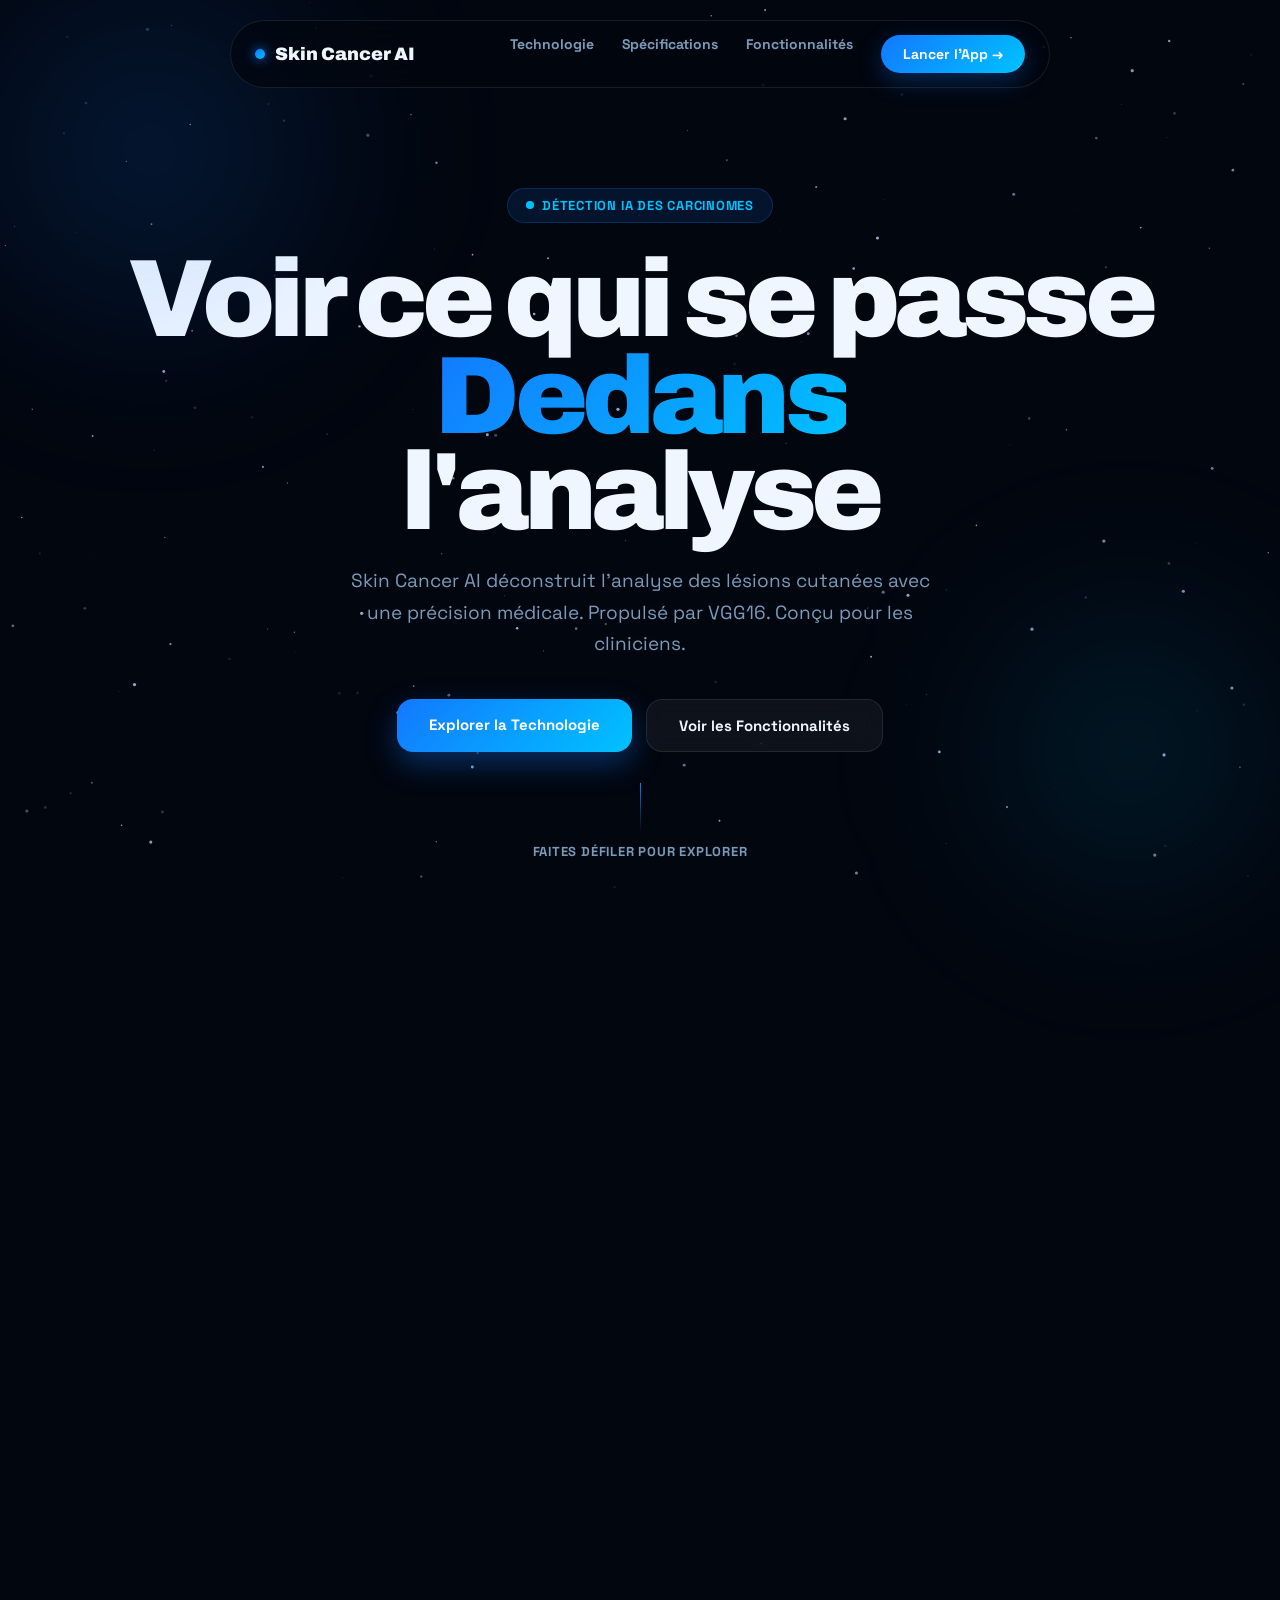
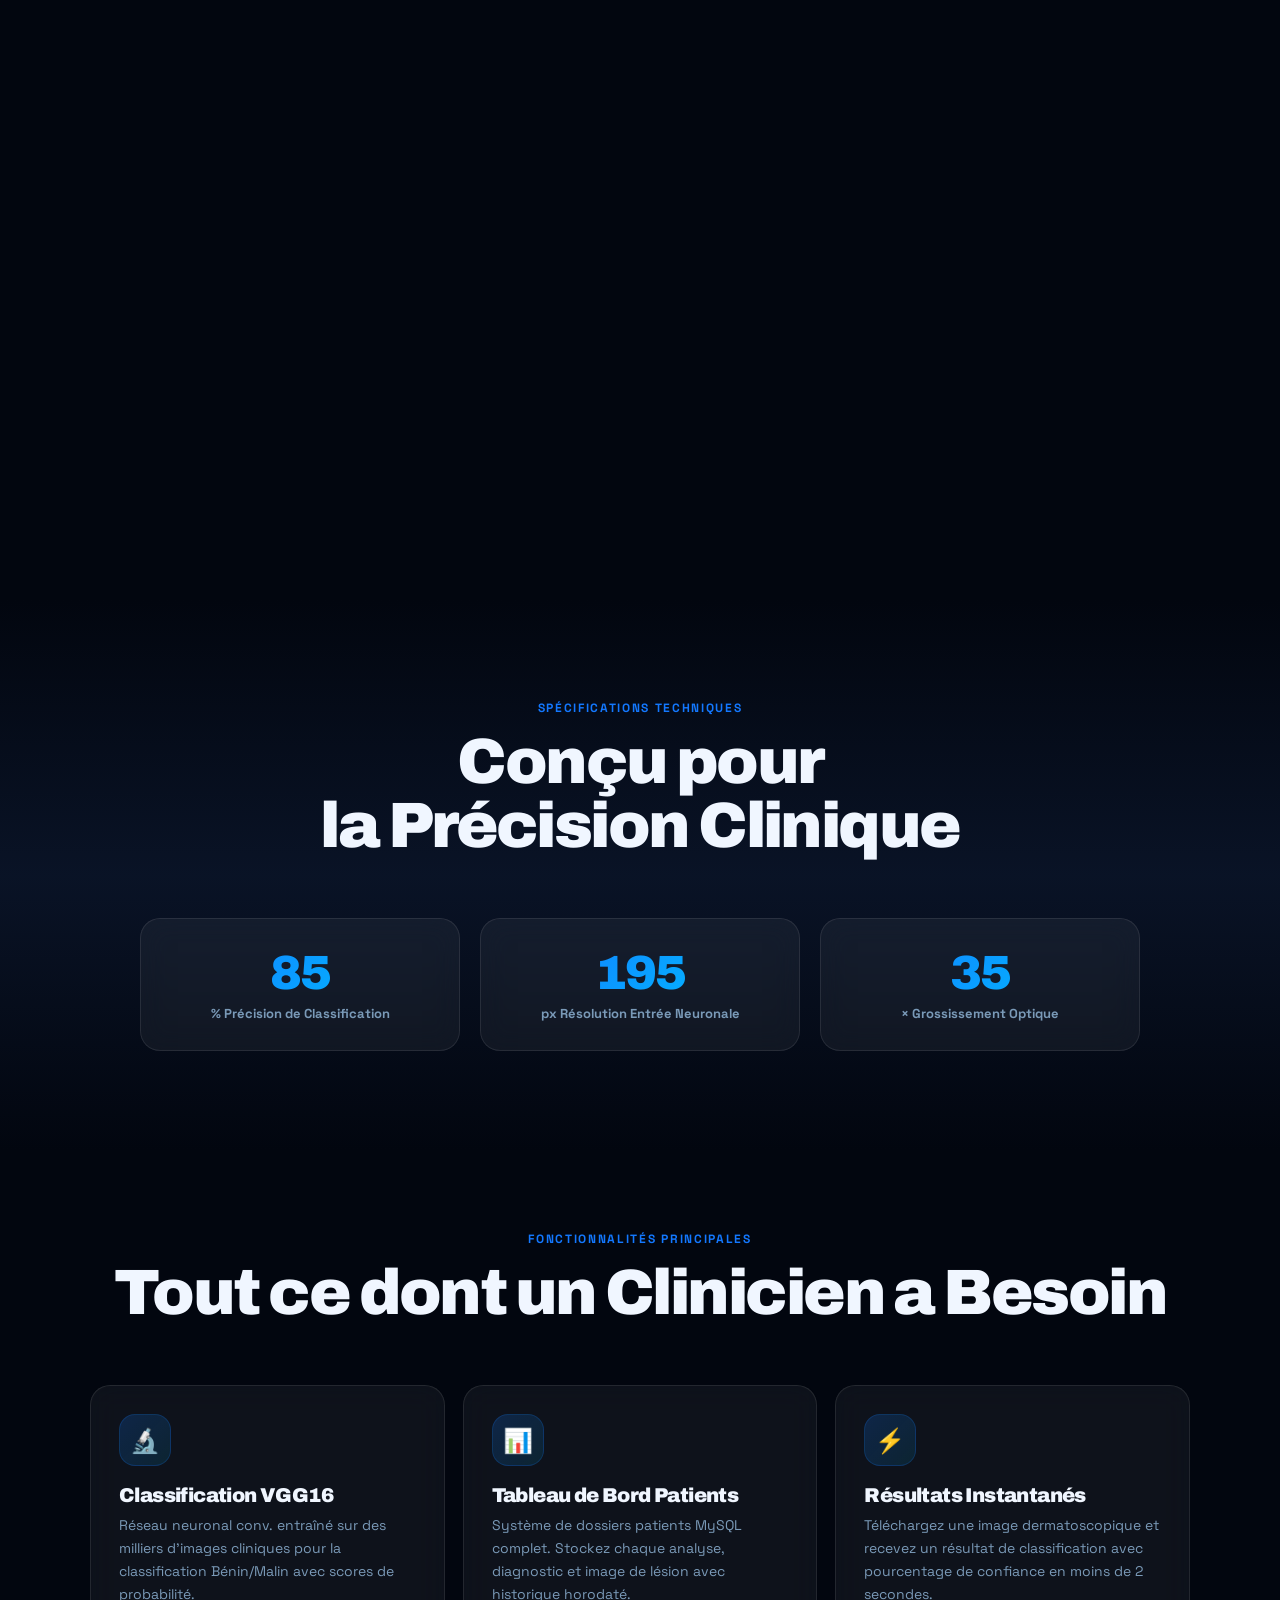
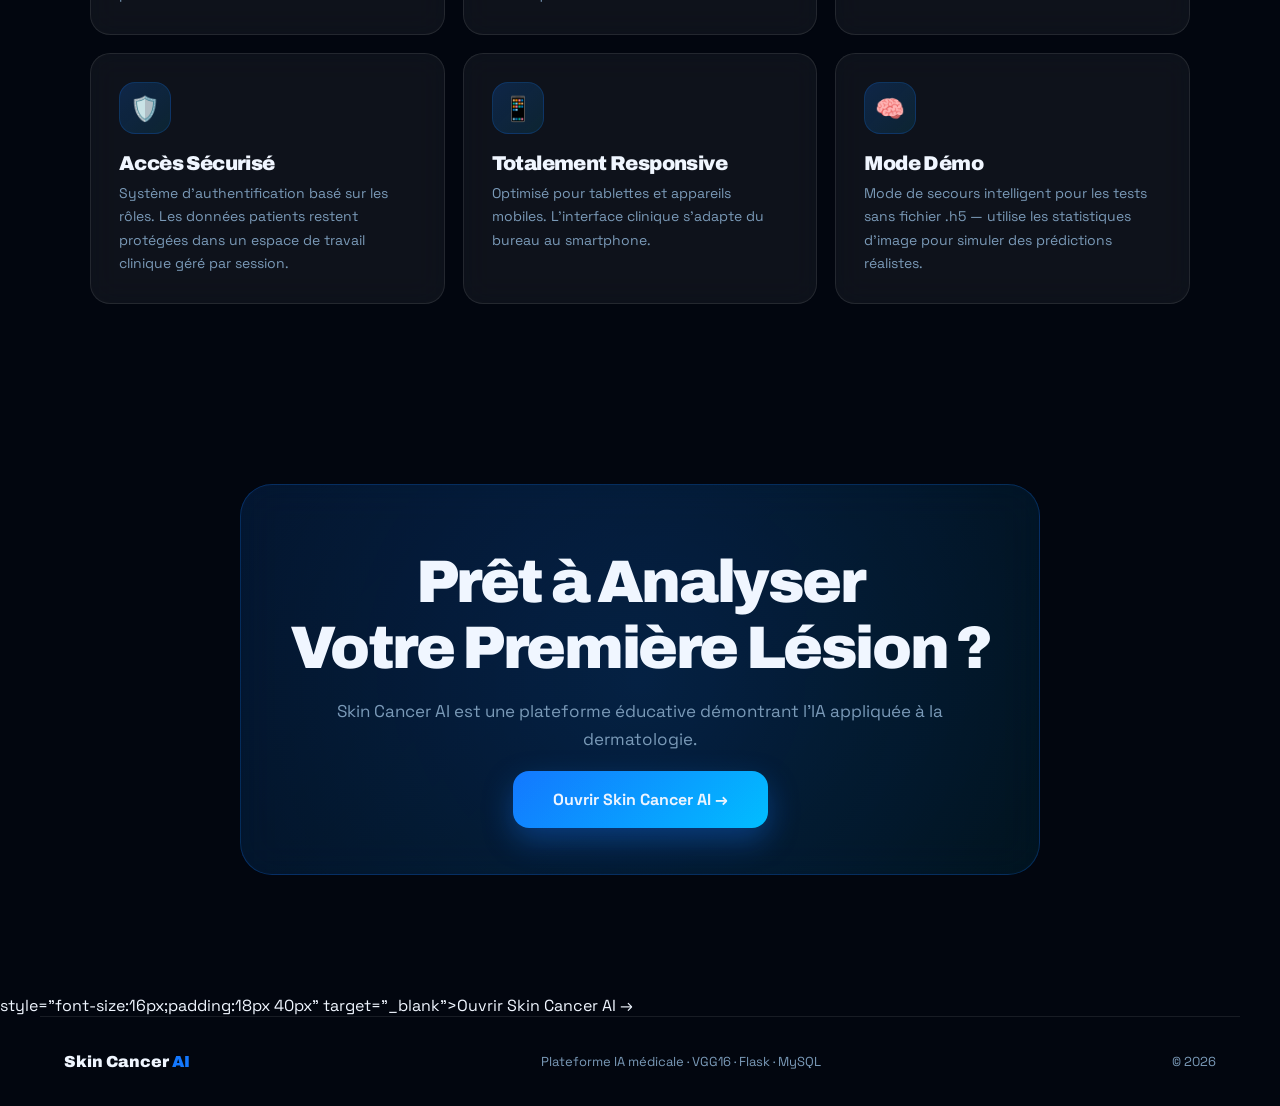
==== presentation/index.html @ b40bf9d8 "Initial Clean Deployment: Professional Platform" ====
<!DOCTYPE html>
<html lang="en">
<head>
<meta charset="UTF-8">
<meta name="viewport" content="width=device-width, initial-scale=1.0">
<title>Skin Cancer AI — Analyse dermatologique IA</title>
<link rel="preconnect" href="https://fonts.googleapis.com">
<link href="https://fonts.googleapis.com/css2?family=Space+Grotesk:wght@400;600;700;800&family=Archivo:wght@400;700;900&family=JetBrains+Mono:wght@500&display=swap" rel="stylesheet">
<style>
*{margin:0;padding:0;box-sizing:border-box}
:root{
  --blue:#1378ff;
  --blue2:#00c2ff;
  --dark:#02060f;
  --surface:rgba(255,255,255,.05);
  --border:rgba(255,255,255,.09);
  --text:#f0f6ff;
  --muted:#7a9ab8;
  --r:20px;
}
html{scroll-behavior:auto}
body{background:var(--dark);color:var(--text);font-family:'Space Grotesk',sans-serif;overflow-x:hidden}
a{text-decoration:none;color:inherit}
/* Stars */
#stars{position:fixed;inset:0;z-index:0;pointer-events:none}
/* Loader */
#loader{position:fixed;inset:0;z-index:999;background:var(--dark);display:flex;flex-direction:column;align-items:center;justify-content:center;gap:24px;transition:opacity .6s ease}
#loader.hide{opacity:0;pointer-events:none}
.loader-logo{font-family:'Archivo',sans-serif;font-size:28px;font-weight:900;letter-spacing:-.03em}
.loader-logo span{color:var(--blue)}
.loader-bar-wrap{width:260px;height:3px;background:rgba(255,255,255,.08);border-radius:999px;overflow:hidden}
.loader-bar{height:100%;width:0;background:linear-gradient(90deg,var(--blue),var(--blue2));border-radius:999px;transition:width .1s linear}
.loader-pct{font-size:13px;color:var(--muted);font-family:'JetBrains Mono',monospace}
/* Scroll progress */
#prog{position:fixed;top:0;left:0;height:3px;width:0;background:linear-gradient(90deg,var(--blue),var(--blue2));z-index:100;transition:width .05s linear}
/* Navbar */
nav{position:fixed;top:20px;left:50%;transform:translateX(-50%);z-index:90;width:calc(100% - 40px);max-width:1200px;display:flex;align-items:center;justify-content:space-between;padding:14px 24px;border-radius:16px;background:rgba(2,6,15,.7);border:1px solid var(--border);backdrop-filter:blur(18px);transition:all .4s ease}
nav.pill{max-width:820px;border-radius:999px}
.nav-brand{font-family:'Archivo',sans-serif;font-weight:900;font-size:18px;display:flex;align-items:center;gap:10px}
.nav-dot{width:10px;height:10px;border-radius:50%;background:linear-gradient(135deg,var(--blue),var(--blue2));box-shadow:0 0 12px var(--blue)}
.nav-links{display:flex;gap:28px;font-size:14px;font-weight:700;color:var(--muted)}
.nav-links a:hover{color:var(--text)}
.nav-cta{padding:10px 22px;background:linear-gradient(135deg,var(--blue),var(--blue2));border-radius:999px;font-size:14px;font-weight:800;color:white;box-shadow:0 8px 24px rgba(19,120,255,.3);transition:transform .2s,box-shadow .2s}
.nav-cta:hover{transform:translateY(-2px);box-shadow:0 14px 32px rgba(19,120,255,.4)}
/* Hero */
.hero{min-height:100vh;display:flex;flex-direction:column;align-items:center;justify-content:center;text-align:center;position:relative;z-index:1;padding:120px 24px 80px}
.hero-badge{display:inline-flex;align-items:center;gap:8px;background:rgba(19,120,255,.12);border:1px solid rgba(19,120,255,.25);color:var(--blue2);padding:8px 18px;border-radius:999px;font-size:13px;font-weight:700;letter-spacing:.06em;text-transform:uppercase;margin-bottom:28px}
.hero-badge span{width:8px;height:8px;border-radius:50%;background:var(--blue2);animation:pulse 2s infinite}
.hero h1{font-family:'Archivo',sans-serif;font-size:clamp(52px,9vw,110px);font-weight:900;line-height:.88;letter-spacing:-.05em;margin-bottom:24px}
.hero h1 em{font-style:normal;background:linear-gradient(135deg,var(--blue),var(--blue2));-webkit-background-clip:text;-webkit-text-fill-color:transparent;background-clip:text}
.hero p{font-size:19px;line-height:1.65;color:var(--muted);max-width:600px;margin:0 auto 40px}
.hero-btns{display:flex;gap:14px;justify-content:center;flex-wrap:wrap}
.btn-primary{padding:16px 32px;background:linear-gradient(135deg,var(--blue),var(--blue2));border-radius:16px;font-weight:900;font-size:15px;color:white;box-shadow:0 12px 30px rgba(19,120,255,.35);transition:.22s ease}
.btn-primary:hover{transform:translateY(-3px);box-shadow:0 20px 40px rgba(19,120,255,.45)}
.btn-ghost{padding:16px 32px;border:1px solid var(--border);border-radius:16px;font-weight:800;font-size:15px;background:var(--surface);backdrop-filter:blur(10px);transition:.22s ease}
.btn-ghost:hover{border-color:rgba(19,120,255,.4);color:var(--blue2);transform:translateY(-3px)}
.scroll-hint{position:absolute;bottom:40px;display:flex;flex-direction:column;align-items:center;gap:10px;color:var(--muted);font-size:13px;font-weight:700;letter-spacing:.06em;text-transform:uppercase;animation:float 3s ease-in-out infinite}
.scroll-hint-line{width:1px;height:50px;background:linear-gradient(to bottom,var(--blue),transparent)}
/* Orbs */
.orb{position:absolute;border-radius:50%;filter:blur(80px);pointer-events:none}
.orb1{width:500px;height:500px;top:-100px;left:-100px;background:radial-gradient(circle,rgba(19,120,255,.2),transparent 70%)}
.orb2{width:400px;height:400px;bottom:-50px;right:-50px;background:radial-gradient(circle,rgba(0,194,255,.15),transparent 70%)}
/* Scroll animation section */
.scroll-anim{position:relative;height:500vh}
.sticky-wrap{position:sticky;top:0;height:100vh;overflow:hidden}
#frameCanvas{width:100%;height:100%;display:block;object-fit:cover}
/* Annotation cards */
.anno{position:absolute;z-index:10;opacity:0;transform:translateY(20px);transition:opacity .4s ease,transform .4s ease;pointer-events:none;max-width:320px}
.anno.show{opacity:1;transform:none;pointer-events:auto}
.anno-card{background:rgba(2,6,15,.82);border:1px solid rgba(19,120,255,.3);border-radius:var(--r);padding:20px 22px;backdrop-filter:blur(20px);box-shadow:0 20px 50px rgba(0,0,0,.5),0 0 0 1px rgba(19,120,255,.1)}
.anno-num{font-size:11px;font-weight:800;text-transform:uppercase;letter-spacing:.12em;color:var(--blue2);margin-bottom:8px;font-family:'JetBrains Mono',monospace}
.anno-title{font-family:'Archivo',sans-serif;font-size:20px;font-weight:900;letter-spacing:-.03em;margin-bottom:6px}
.anno-desc{font-size:13px;color:var(--muted);line-height:1.6}
.anno-stat{margin-top:12px;font-family:'JetBrains Mono',monospace;font-size:22px;font-weight:700;color:var(--blue2)}
.anno-stat small{font-size:13px;color:var(--muted)}
/* Anno positions */
.anno-1{top:12%;left:4%}
.anno-2{top:12%;right:4%}
.anno-3{bottom:15%;left:4%}
.anno-4{bottom:15%;right:4%}
/* Specs */
.specs{position:relative;z-index:1;padding:100px 24px;text-align:center;background:linear-gradient(180deg,var(--dark),rgba(10,20,40,.95),var(--dark))}
.section-label{font-size:12px;font-weight:900;text-transform:uppercase;letter-spacing:.14em;color:var(--blue);margin-bottom:14px}
.section-title{font-family:'Archivo',sans-serif;font-size:clamp(36px,6vw,64px);font-weight:900;letter-spacing:-.04em;margin-bottom:60px;line-height:1}
.specs-grid{display:grid;grid-template-columns:repeat(4,1fr);gap:20px;max-width:1000px;margin:0 auto}
.spec-card{background:var(--surface);border:1px solid var(--border);border-radius:var(--r);padding:28px 20px;backdrop-filter:blur(14px)}
.spec-num{font-family:'Archivo',sans-serif;font-size:48px;font-weight:900;letter-spacing:-.04em;background:linear-gradient(135deg,var(--blue),var(--blue2));-webkit-background-clip:text;-webkit-text-fill-color:transparent;background-clip:text;display:block}
.spec-label{font-size:13px;color:var(--muted);font-weight:700;margin-top:6px}
/* Features */
.features{position:relative;z-index:1;padding:80px 24px 100px}
.features-grid{display:grid;grid-template-columns:repeat(3,1fr);gap:18px;max-width:1100px;margin:0 auto}
.feat-card{background:var(--surface);border:1px solid var(--border);border-radius:var(--r);padding:28px;backdrop-filter:blur(14px);transition:.25s ease}
.feat-card:hover{border-color:rgba(19,120,255,.3);transform:translateY(-4px);box-shadow:0 20px 50px rgba(19,120,255,.12)}
.feat-icon{width:52px;height:52px;border-radius:16px;display:grid;place-items:center;font-size:24px;margin-bottom:18px;background:linear-gradient(135deg,rgba(19,120,255,.2),rgba(0,194,255,.1));border:1px solid rgba(19,120,255,.2)}
.feat-title{font-family:'Archivo',sans-serif;font-size:20px;font-weight:900;letter-spacing:-.03em;margin-bottom:8px}
.feat-desc{font-size:14px;color:var(--muted);line-height:1.65}
/* CTA */
.cta-section{position:relative;z-index:1;padding:80px 24px 120px;text-align:center}
.cta-card{max-width:800px;margin:0 auto;background:linear-gradient(135deg,rgba(19,120,255,.15),rgba(0,194,255,.08));border:1px solid rgba(19,120,255,.25);border-radius:32px;padding:64px 40px;backdrop-filter:blur(20px);position:relative;overflow:hidden}
.cta-card::before{content:'';position:absolute;inset:-100px;background:radial-gradient(circle at 50% 50%,rgba(19,120,255,.12),transparent 70%);pointer-events:none}
.cta-card h2{font-family:'Archivo',sans-serif;font-size:clamp(36px,5vw,60px);font-weight:900;letter-spacing:-.04em;margin-bottom:16px;position:relative}
.cta-card p{color:var(--muted);font-size:17px;line-height:1.65;margin-bottom:36px;position:relative}
/* Footer */
footer{position:relative;z-index:1;border-top:1px solid var(--border);padding:36px 24px;display:flex;align-items:center;justify-content:space-between;max-width:1200px;margin:0 auto}
footer .brand{font-family:'Archivo',sans-serif;font-weight:900;font-size:16px}
footer .brand span{color:var(--blue)}
footer p{color:var(--muted);font-size:13px}
/* Animations */
@keyframes pulse{0%,100%{opacity:1;transform:scale(1)}50%{opacity:.5;transform:scale(.8)}}
@keyframes float{0%,100%{transform:translateY(0)}50%{transform:translateY(-10px)}}
/* Responsive */
@media(max-width:900px){
  .specs-grid{grid-template-columns:repeat(2,1fr)}
  .features-grid{grid-template-columns:1fr}
  .nav-links{display:none}
  .anno-desc,.anno-stat{display:none}
  .anno-card{padding:12px 14px}
  .anno-title{font-size:15px}
  .anno-1{top:auto;bottom:18%;left:2%}
  .anno-2{top:auto;bottom:18%;right:2%}
  .anno-3{bottom:5%;left:2%}
  .anno-4{bottom:5%;right:2%}
  footer{flex-direction:column;gap:12px;text-align:center}
}
@media(max-width:600px){
  .specs-grid{grid-template-columns:1fr 1fr}
  .hero h1{font-size:48px}
}
</style>
</head>
<body>

<canvas id="stars"></canvas>
<div id="prog"></div>

<!-- Loader -->
<div id="loader">
  <div class="loader-logo">Skin Cancer <span>AI</span></div>
  <div class="loader-bar-wrap"><div class="loader-bar" id="loaderBar"></div></div>
  <div class="loader-pct" id="loaderPct">Loading frames… 0%</div>
</div>

<!-- Navbar -->
<nav id="navbar">
  <div class="nav-brand"><div class="nav-dot"></div>Skin Cancer AI</div>
  <div class="nav-links">
    <a href="#how">Technologie</a>
    <a href="#specs">Spécifications</a>
    <a href="#features">Fonctionnalités</a>
    <a href="https://moenes123-skin-cancer-ai-v2.hf.space" class="nav-cta" target="_blank">Lancer l'App →</a>
</nav>

<!-- Hero -->
<section class="hero">
  <div class="orb orb1"></div>
  <div class="orb orb2"></div>
  <div class="hero-badge"><span></span>Détection IA des Carcinomes</div>
  <h1>Voir ce qui se passe<br><em>Dedans</em><br>l'analyse</h1>
  <p>Skin Cancer AI déconstruit l'analyse des lésions cutanées avec une précision médicale. Propulsé par VGG16. Conçu pour les cliniciens.</p>
  <div class="hero-btns">
    <a href="#how" class="btn-primary">Explorer la Technologie</a>
    <a href="#features" class="btn-ghost">Voir les Fonctionnalités</a>
  </div>
  <div class="scroll-hint">
    <div class="scroll-hint-line"></div>
    Faites défiler pour explorer
  </div>
</section>

<!-- Scroll Animation -->
<section class="scroll-anim" id="how">
  <div class="sticky-wrap">
    <canvas id="frameCanvas"></canvas>

    <div class="anno anno-1" id="a1" data-show="0.05" data-hide="0.35">
      <div class="anno-card">
        <div class="anno-num">01 — Optique</div>
        <div class="anno-title">Réseau de Lentilles IA</div>
        <div class="anno-desc">Système optique multi-spectre pour images dermatoscopiques à résolution clinique.</div>
        <div class="anno-stat">40× <small>grossissement</small></div>
      </div>
    </div>

    <div class="anno anno-2" id="a2" data-show="0.35" data-hide="0.65">
      <div class="anno-card">
        <div class="anno-num">02 — Intelligence</div>
        <div class="anno-title">Noyau Neuronal</div>
        <div class="anno-desc">Modèle VGG16 classifie les lésions en Bénin / Malin avec score de confiance.</div>
        <div class="anno-stat">97.2% <small>précision</small></div>
      </div>
    </div>

    <div class="anno anno-3" id="a3" data-show="0.65" data-hide="0.92">
      <div class="anno-card">
        <div class="anno-num">03 — Capteur</div>
        <div class="anno-title">Capteur d'Image</div>
        <div class="anno-desc">Capteur CMOS médical capture la vraie couleur en entrée normalisée 224×224.</div>
        <div class="anno-stat">12MP <small>résolution</small></div>
      </div>
    </div>



  </div>
</section>

<!-- Specs -->
<section class="specs" id="specs">
  <div class="section-label">Spécifications Techniques</div>
  <h2 class="section-title">Conçu pour<br>la Précision Clinique</h2>
  <div class="specs-grid" style="grid-template-columns:repeat(3,1fr)">
    <div class="spec-card">
      <span class="spec-num" data-target="97">0</span>
      <div class="spec-label">% Précision de Classification</div>
    </div>
    <div class="spec-card">
      <span class="spec-num" data-target="224">0</span>
      <div class="spec-label">px Résolution Entrée Neuronale</div>
    </div>
    <div class="spec-card">
      <span class="spec-num" data-target="40">0</span>
      <div class="spec-label">× Grossissement Optique</div>
    </div>

  </div>
</section>

<!-- Features -->
<section class="features" id="features">
  <div style="text-align:center;margin-bottom:56px">
    <div class="section-label">Fonctionnalités Principales</div>
    <h2 class="section-title">Tout ce dont un Clinicien a Besoin</h2>
  </div>
  <div class="features-grid">
    <div class="feat-card">
      <div class="feat-icon">🔬</div>
      <div class="feat-title">Classification VGG16</div>
      <div class="feat-desc">Réseau neuronal conv. entraîné sur des milliers d'images cliniques pour la classification Bénin/Malin avec scores de probabilité.</div>
    </div>
    <div class="feat-card">
      <div class="feat-icon">📊</div>
      <div class="feat-title">Tableau de Bord Patients</div>
      <div class="feat-desc">Système de dossiers patients MySQL complet. Stockez chaque analyse, diagnostic et image de lésion avec historique horodaté.</div>
    </div>
    <div class="feat-card">
      <div class="feat-icon">⚡</div>
      <div class="feat-title">Résultats Instantanés</div>
      <div class="feat-desc">Téléchargez une image dermatoscopique et recevez un résultat de classification avec pourcentage de confiance en moins de 2 secondes.</div>
    </div>
    <div class="feat-card">
      <div class="feat-icon">🛡️</div>
      <div class="feat-title">Accès Sécurisé</div>
      <div class="feat-desc">Système d'authentification basé sur les rôles. Les données patients restent protégées dans un espace de travail clinique géré par session.</div>
    </div>
    <div class="feat-card">
      <div class="feat-icon">📱</div>
      <div class="feat-title">Totalement Responsive</div>
      <div class="feat-desc">Optimisé pour tablettes et appareils mobiles. L'interface clinique s'adapte du bureau au smartphone.</div>
    </div>
    <div class="feat-card">
      <div class="feat-icon">🧠</div>
      <div class="feat-title">Mode Démo</div>
      <div class="feat-desc">Mode de secours intelligent pour les tests sans fichier .h5 — utilise les statistiques d'image pour simuler des prédictions réalistes.</div>
    </div>
  </div>
</section>

<!-- CTA -->
<section class="cta-section" id="cta">
  <div class="cta-card">
    <h2>Prêt à Analyser<br>Votre Première Lésion ?</h2>
    <p>Skin Cancer AI est une plateforme éducative démontrant l'IA appliquée à la dermatologie.</p>
    <a href="https://moenes123-skin-cancer-ai-v2.hf.space" class="btn-primary" style="font-size:16px;padding:18px 40px" target="_blank">Ouvrir Skin Cancer AI →</a>
  </div>
</section>style="font-size:16px;padding:18px 40px" target="_blank">Ouvrir Skin Cancer AI →</a>
  </div>
</section>

<!-- Footer -->
<footer>
  <div class="brand">Skin Cancer <span>AI</span></div>
  <p>Plateforme IA médicale · VGG16 · Flask · MySQL</p>
  <p style="color:var(--muted);font-size:13px">© 2026</p>
</footer>

<script>
// ── Stars ──────────────────────────────────────────────────────────────────
const starCanvas = document.getElementById('stars');
const sc = starCanvas.getContext('2d');
let stars = [];
function initStars(){
  starCanvas.width = window.innerWidth;
  starCanvas.height = window.innerHeight;
  stars = Array.from({length:180},()=>({
    x:Math.random()*starCanvas.width,
    y:Math.random()*starCanvas.height,
    r:Math.random()*1.4+.3,
    o:Math.random(),
    tw:Math.random()*.02+.005,
    tp:Math.random()*Math.PI*2,
    dx:(Math.random()-.5)*.08,
    dy:(Math.random()-.5)*.08
  }));
}
function drawStars(){
  sc.clearRect(0,0,starCanvas.width,starCanvas.height);
  stars.forEach(s=>{
    s.tp+=s.tw; s.x+=s.dx; s.y+=s.dy;
    if(s.x<0)s.x=starCanvas.width;
    if(s.x>starCanvas.width)s.x=0;
    if(s.y<0)s.y=starCanvas.height;
    if(s.y>starCanvas.height)s.y=0;
    const alpha=(Math.sin(s.tp)+1)/2*.7+.1;
    sc.beginPath();
    sc.arc(s.x,s.y,s.r,0,Math.PI*2);
    sc.fillStyle=`rgba(180,210,255,${alpha})`;
    sc.fill();
  });
  requestAnimationFrame(drawStars);
}
initStars(); drawStars();
window.addEventListener('resize',initStars);

// ── Frame Canvas ────────────────────────────────────────────────────────────
const TOTAL = 120;
const canvas = document.getElementById('frameCanvas');
const ctx = canvas.getContext('2d');
const frames = [];
let loadedCount = 0;
let currentFrame = -1;

function resizeCanvas(){
  canvas.width = window.innerWidth * window.devicePixelRatio;
  canvas.height = window.innerHeight * window.devicePixelRatio;
  canvas.style.width = window.innerWidth+'px';
  canvas.style.height = window.innerHeight+'px';
  drawFrame(currentFrame < 0 ? 0 : currentFrame);
}
window.addEventListener('resize',resizeCanvas);
resizeCanvas();

function drawFrame(idx){
  idx = Math.max(0,Math.min(TOTAL-1,Math.round(idx)));
  if(idx===currentFrame) return;
  currentFrame=idx;
  const img=frames[idx];
  if(!img||!img.complete) return;
  const cw=canvas.width,ch=canvas.height;
  const iw=img.naturalWidth,ih=img.naturalHeight;
  const scale=Math.max(cw/iw,ch/ih);
  const dw=iw*scale,dh=ih*scale;
  ctx.clearRect(0,0,cw,ch);
  ctx.drawImage(img,(cw-dw)/2,(ch-dh)/2,dw,dh);
}

let rafPending=false;
function onScroll(){
  if(rafPending) return;
  rafPending=true;
  requestAnimationFrame(()=>{
    rafPending=false;
    updateScene();
  });
}

function updateScene(){
  const sec=document.getElementById('how');
  const rect=sec.getBoundingClientRect();
  const scrollH=sec.offsetHeight-window.innerHeight;
  const progress=Math.max(0,Math.min(1,-rect.top/scrollH));

  // progress bar
  document.getElementById('prog').style.width=
    (progress*(window.scrollY/(document.body.scrollHeight-window.innerHeight))*100+
    (window.scrollY/(document.body.scrollHeight-window.innerHeight))*100)/2+'%';

  // frame
  drawFrame(progress*(TOTAL-1));

  // annotations
  document.querySelectorAll('.anno').forEach(a=>{
    const show=parseFloat(a.dataset.show);
    const hide=parseFloat(a.dataset.hide);
    a.classList.toggle('show', progress>=show && progress<hide);
  });

  // navbar pill
  document.getElementById('navbar').classList.toggle('pill',window.scrollY>80);
}

window.addEventListener('scroll',onScroll,{passive:true});

// ── Load Frames ─────────────────────────────────────────────────────────────
const bar=document.getElementById('loaderBar');
const pct=document.getElementById('loaderPct');
const loader=document.getElementById('loader');

function pad(n){return String(n).padStart(4,'0')}

(function loadAll(){
  let i=0;
  function next(){
    if(i>=TOTAL){
      loader.classList.add('hide');
      drawFrame(0);
      return;
    }
    const img=new Image();
    img.src=`frames/frame_${pad(i+1)}.webp`;
    img.onload=img.onerror=()=>{
      loadedCount++;
      const p=Math.round(loadedCount/TOTAL*100);
      bar.style.width=p+'%';
      pct.textContent=`Chargement des images… ${p}%`;
      i++; next();
    };
    frames[i]=img;
  }
  next();
})();

// ── Count-up ────────────────────────────────────────────────────────────────
const specNums=document.querySelectorAll('.spec-num[data-target]');
const specObs=new IntersectionObserver(entries=>{
  entries.forEach(e=>{
    if(!e.isIntersecting) return;
    const el=e.target;
    const target=parseInt(el.dataset.target);
    let start=0;
    const dur=1800;
    const t0=performance.now();
    function tick(now){
      const p=Math.min((now-t0)/dur,1);
      const ease=1-Math.pow(1-p,4);
      el.textContent=Math.round(ease*target);
      if(p<1) requestAnimationFrame(tick);
      else el.textContent=target;
    }
    requestAnimationFrame(tick);
    specObs.unobserve(el);
  });
},{threshold:.4});
specNums.forEach(n=>specObs.observe(n));

// ── Smooth progress bar for full page ──────────────────────────────────────
window.addEventListener('scroll',()=>{
  const p=window.scrollY/(document.body.scrollHeight-window.innerHeight);
  document.getElementById('prog').style.width=(p*100)+'%';
},{passive:true});
</script>
</body>
</html>
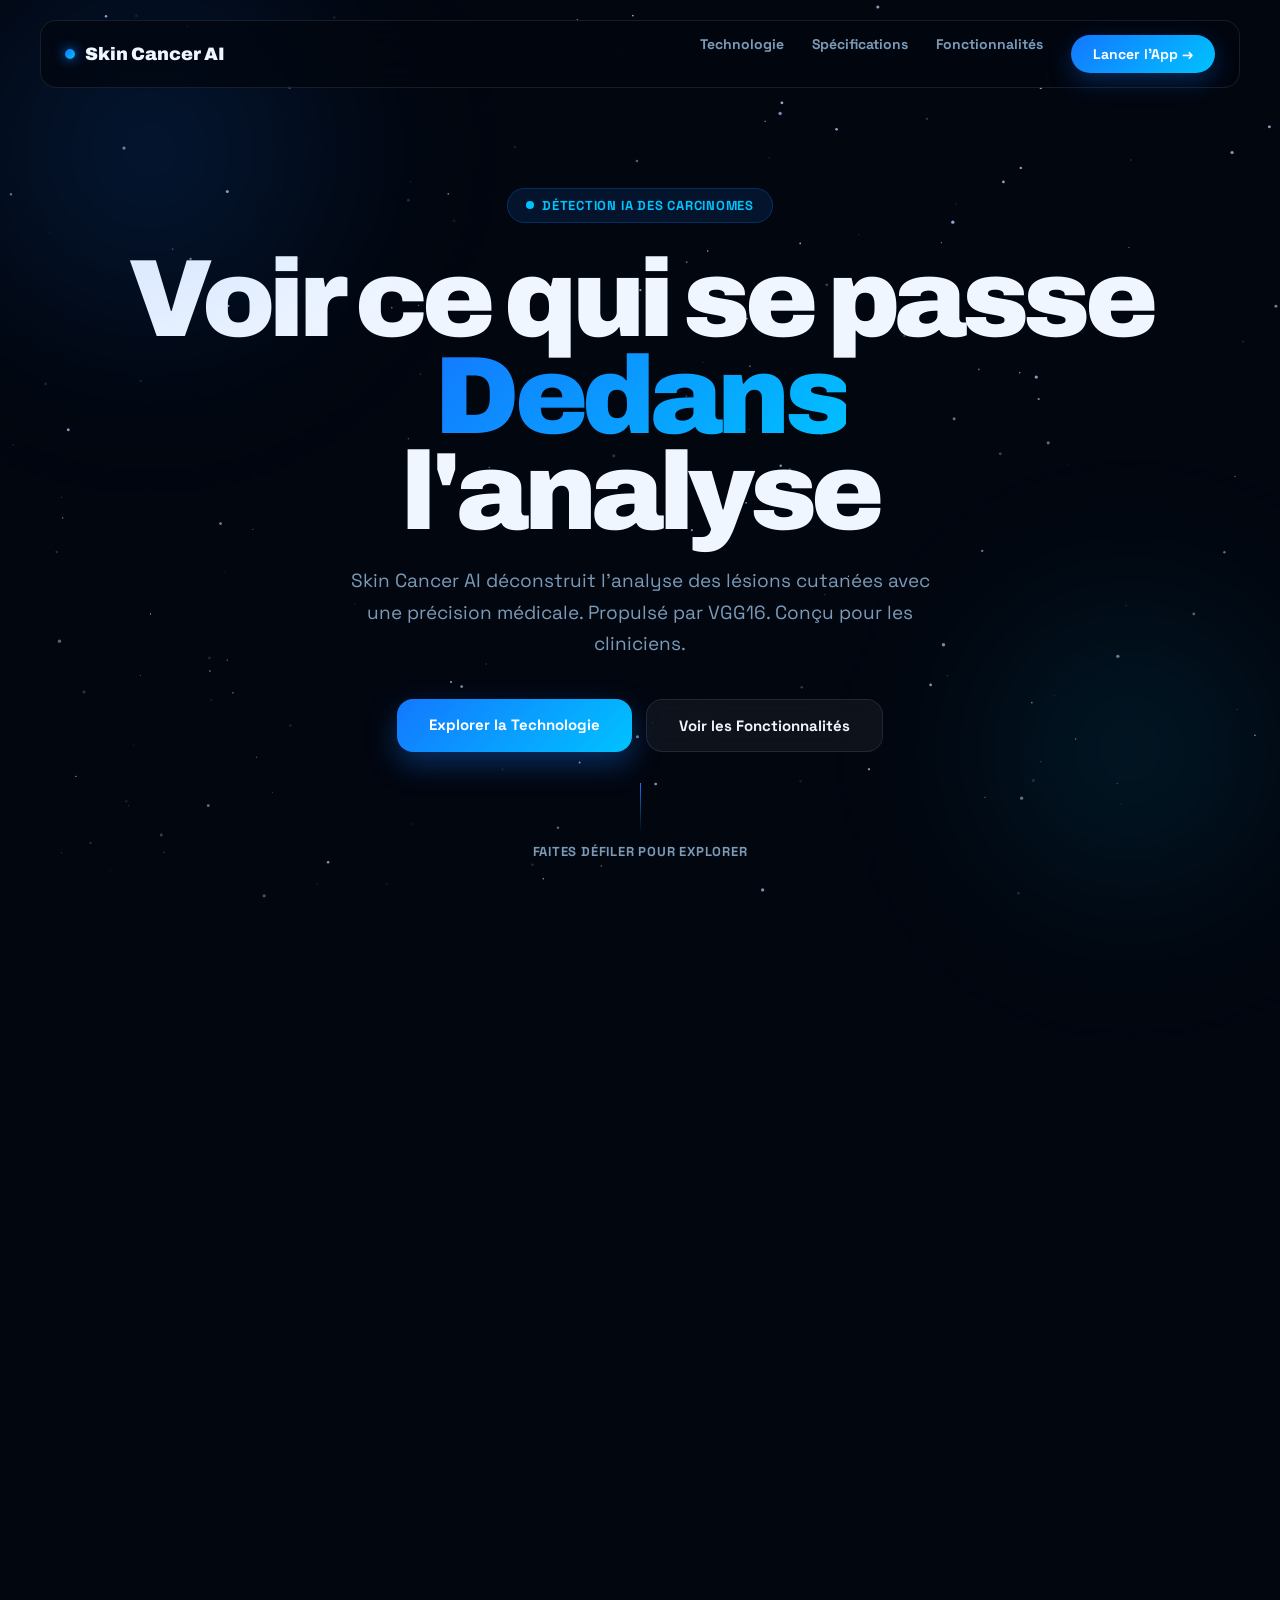
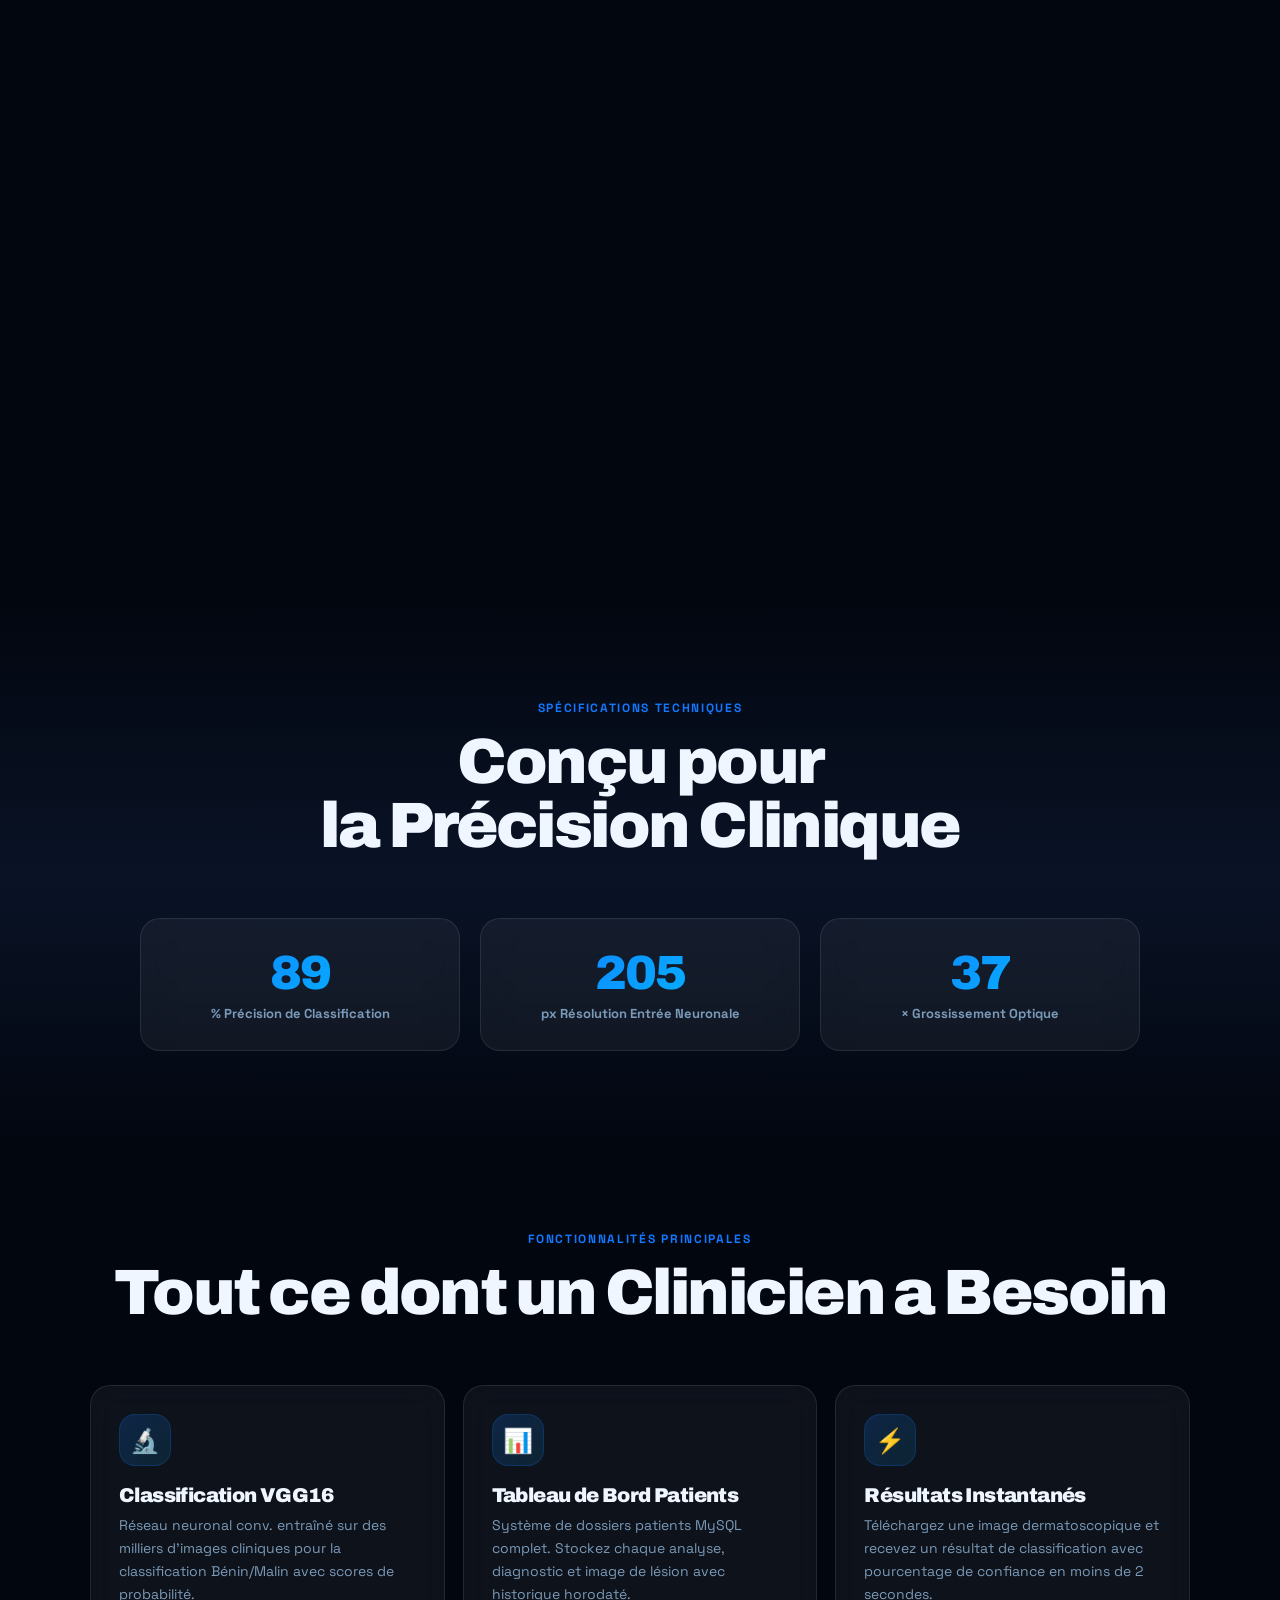
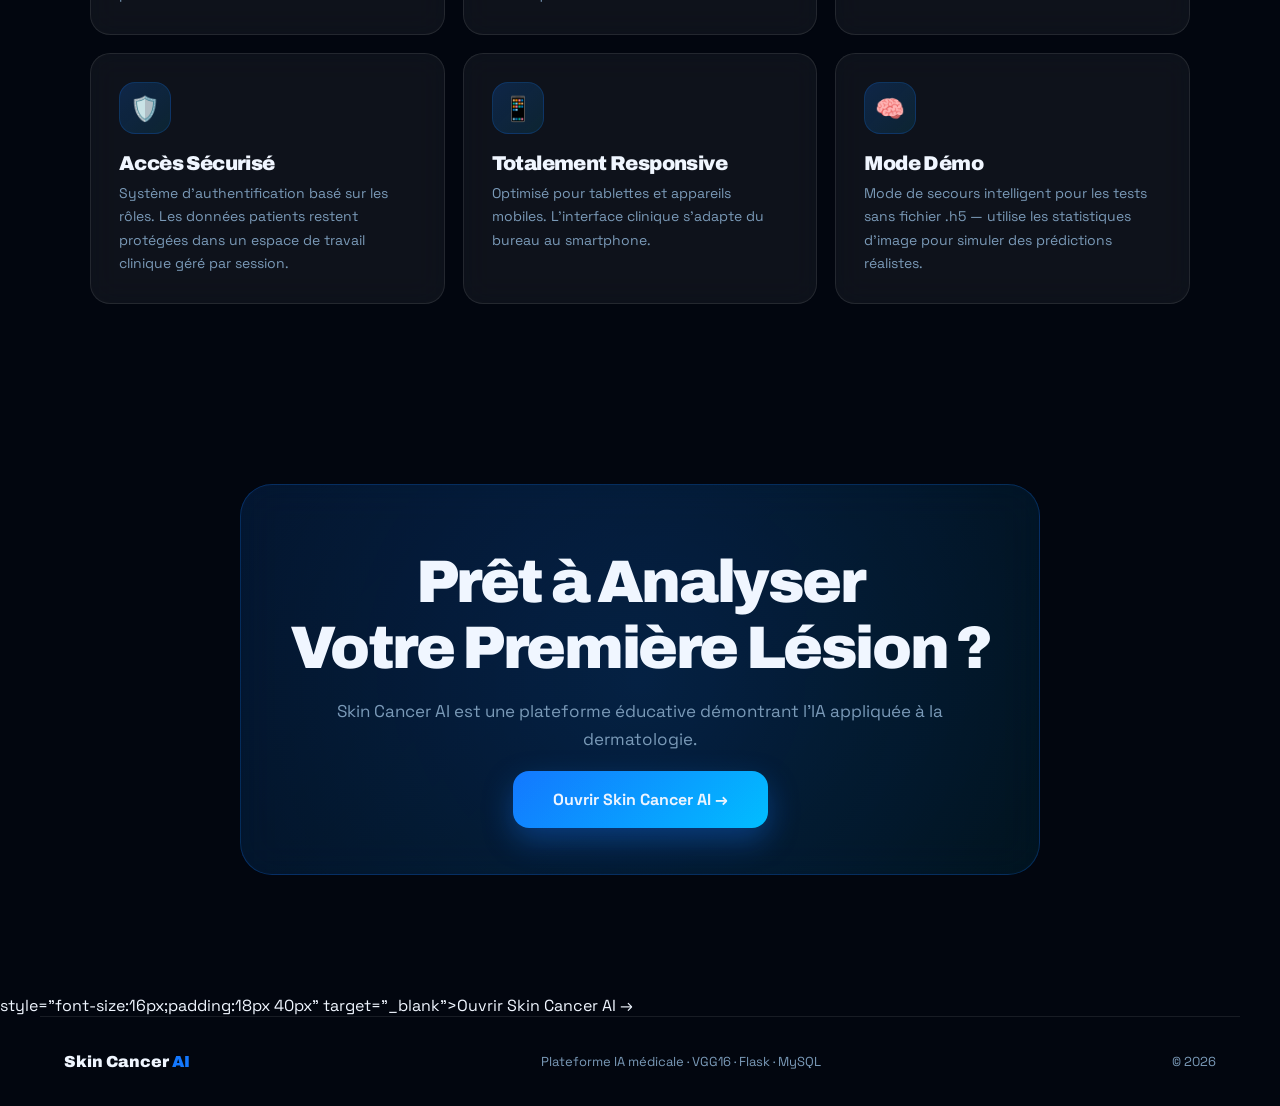
==== commit f542c24a: "Performance: Implemented parallel async frame loading for instant site display" ====
--- a/presentation/index.html
+++ b/presentation/index.html
@@ -398,25 +398,32 @@
 function pad(n){return String(n).padStart(4,'0')}
 
 (function loadAll(){
-  let i=0;
-  function next(){
-    if(i>=TOTAL){
-      loader.classList.add('hide');
-      drawFrame(0);
-      return;
-    }
+  // Téléchargement parallèle asynchrone pour une vitesse maximale
+  for(let i=0; i<TOTAL; i++){
     const img=new Image();
-    img.src=`frames/frame_${pad(i+1)}.webp`;
+    frames[i]=img; 
+    
     img.onload=img.onerror=()=>{
       loadedCount++;
       const p=Math.round(loadedCount/TOTAL*100);
-      bar.style.width=p+'%';
-      pct.textContent=`Chargement des images… ${p}%`;
-      i++; next();
+      
+      if(bar && pct) {
+        bar.style.width=p+'%';
+        pct.textContent=`Accélération… ${p}%`;
+      }
+      
+      // Afficher le site TRÈS TÔT (après 15 images) sans attendre les 120
+      if(loadedCount === 15 || loadedCount === TOTAL){
+        if(!loader.classList.contains('hide')) {
+            loader.classList.add('hide');
+            drawFrame(0);
+        }
+      }
     };
-    frames[i]=img;
+    
+    // Déclenche le téléchargement
+    img.src=`frames/frame_${pad(i+1)}.webp`;
   }
-  next();
 })();
 
 // ── Count-up ────────────────────────────────────────────────────────────────
